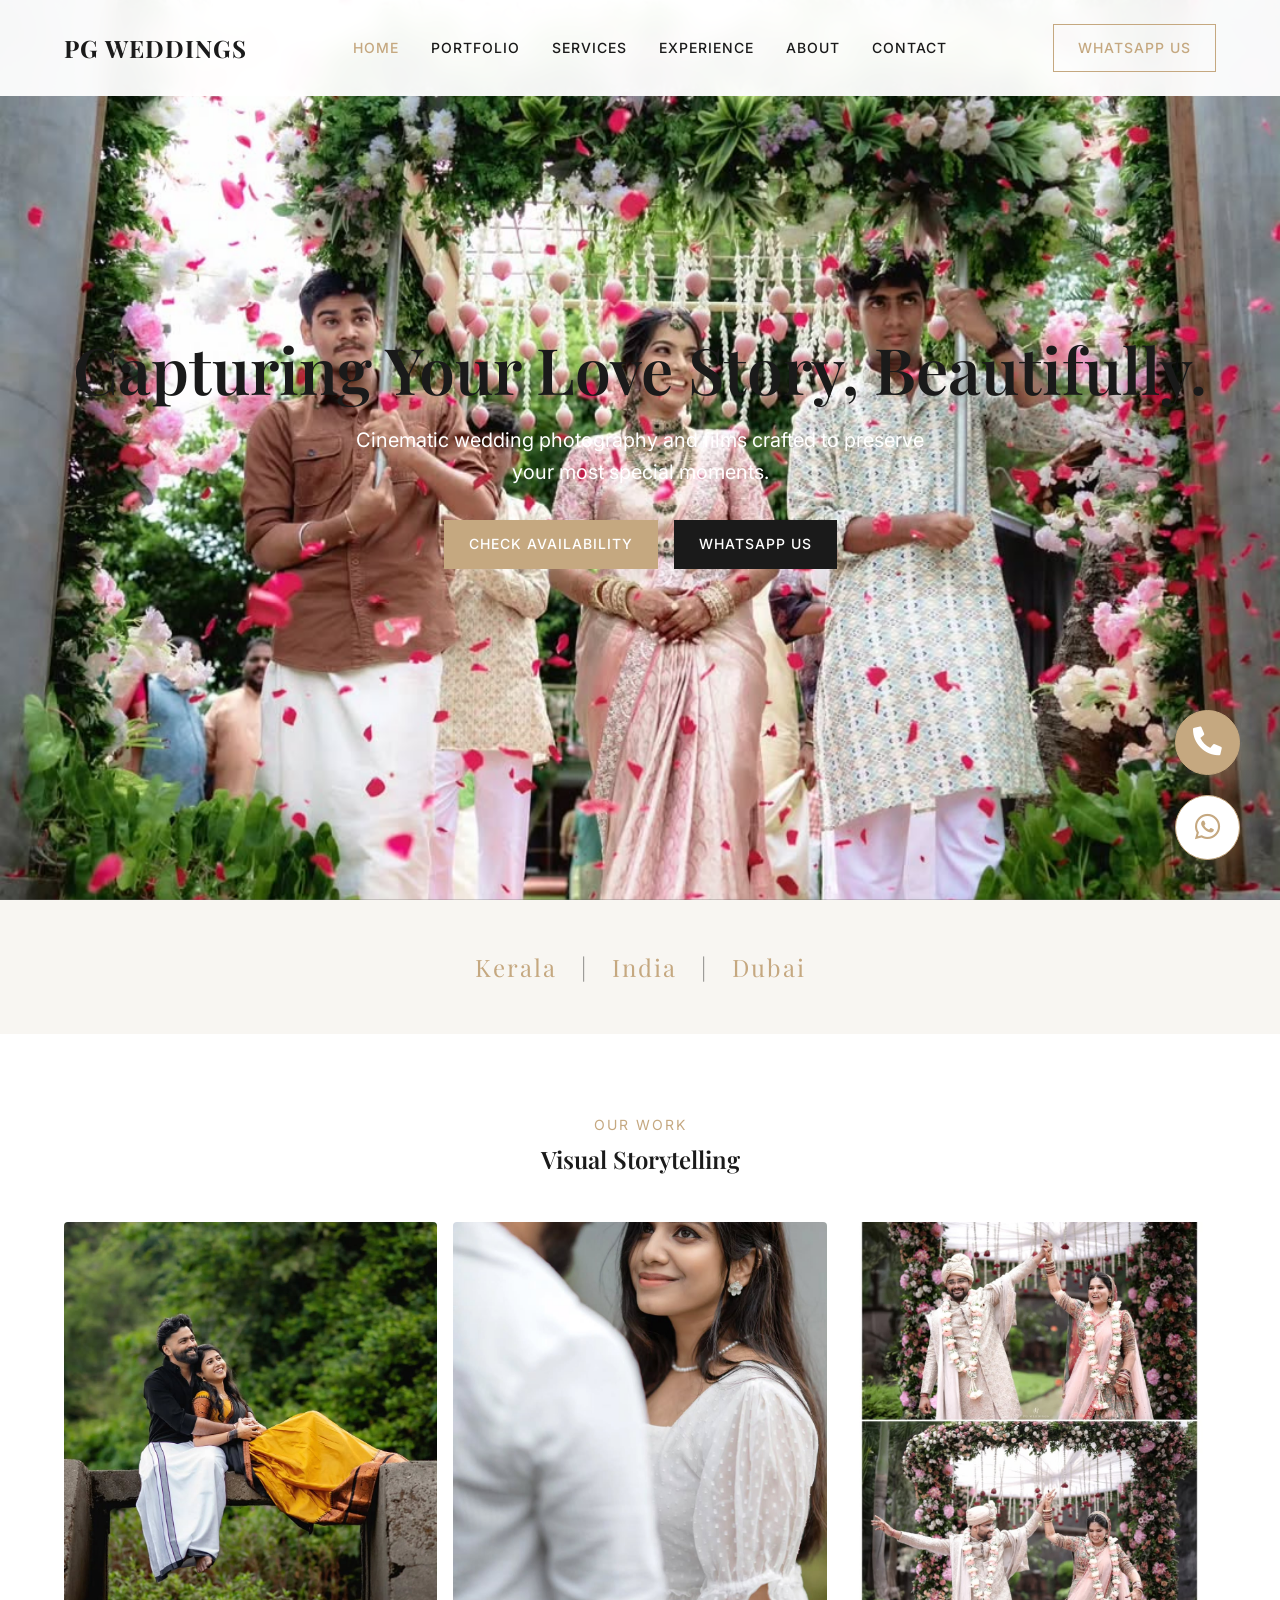
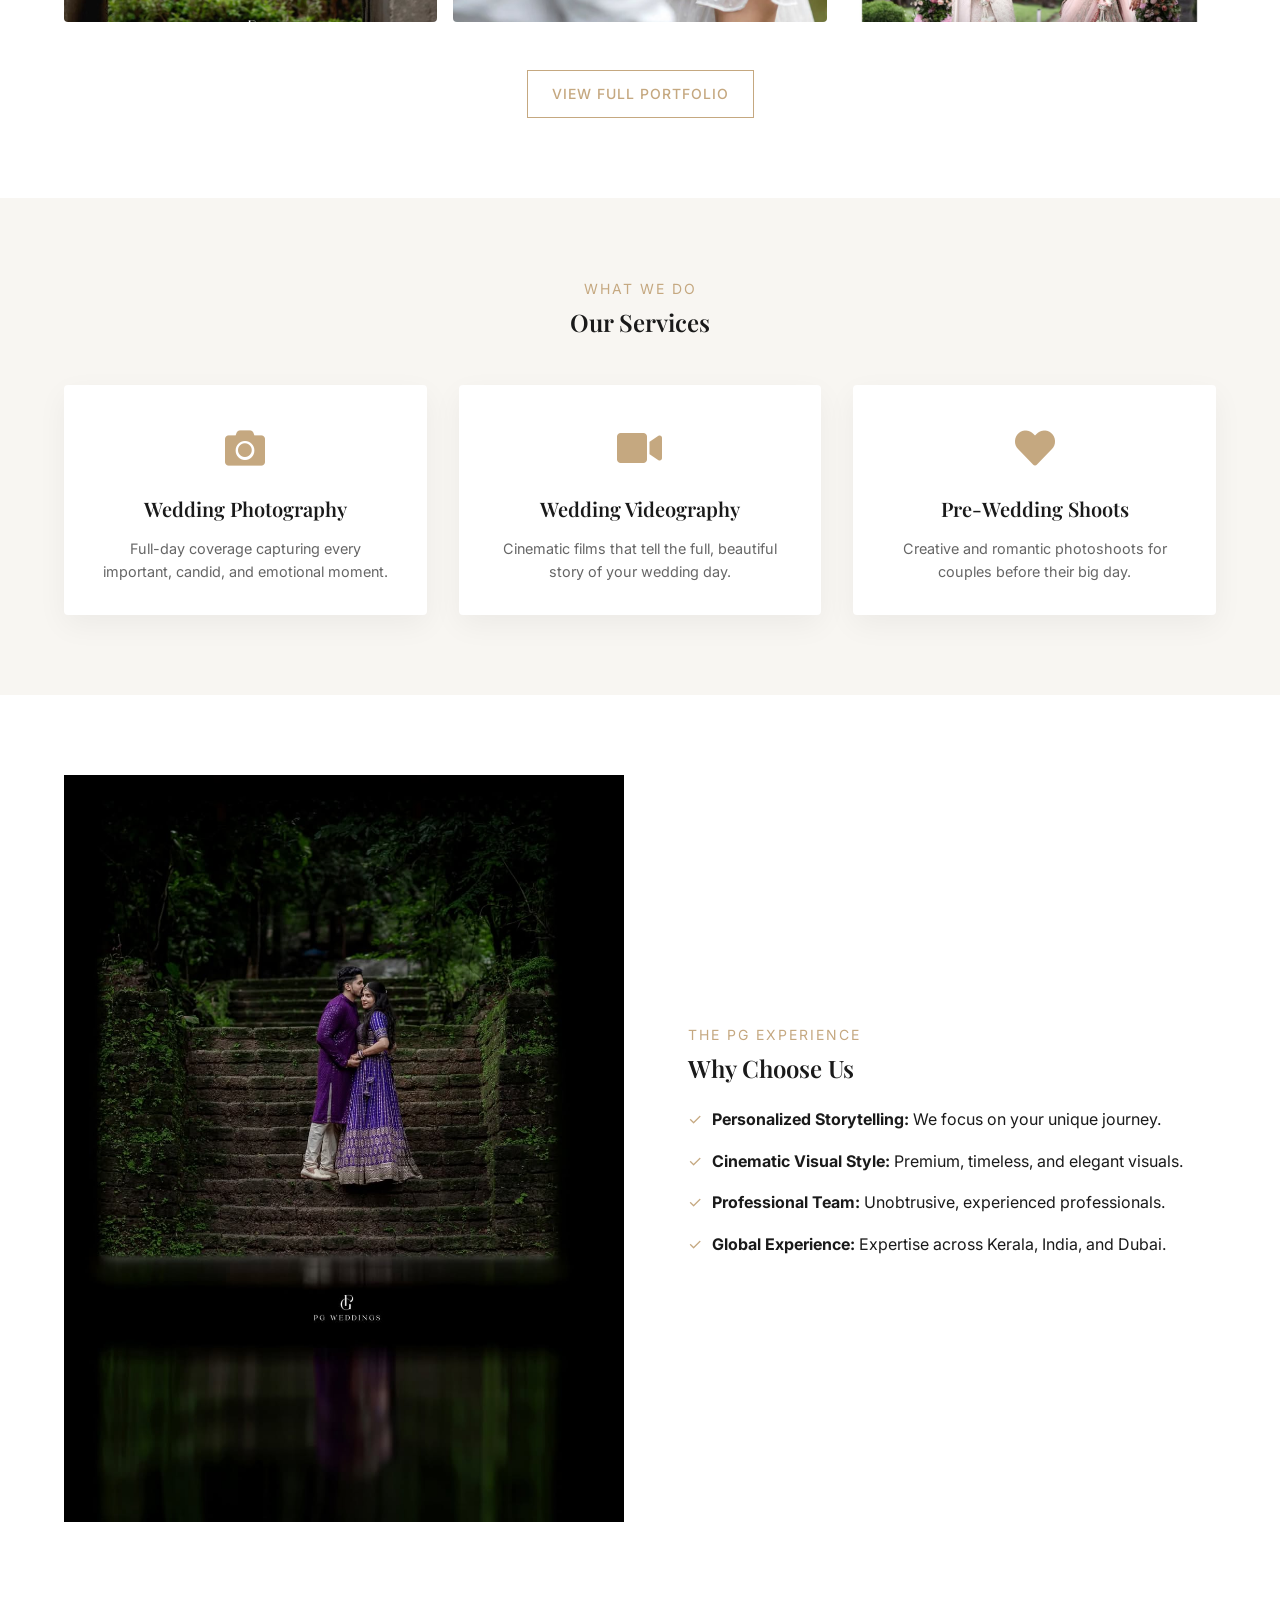
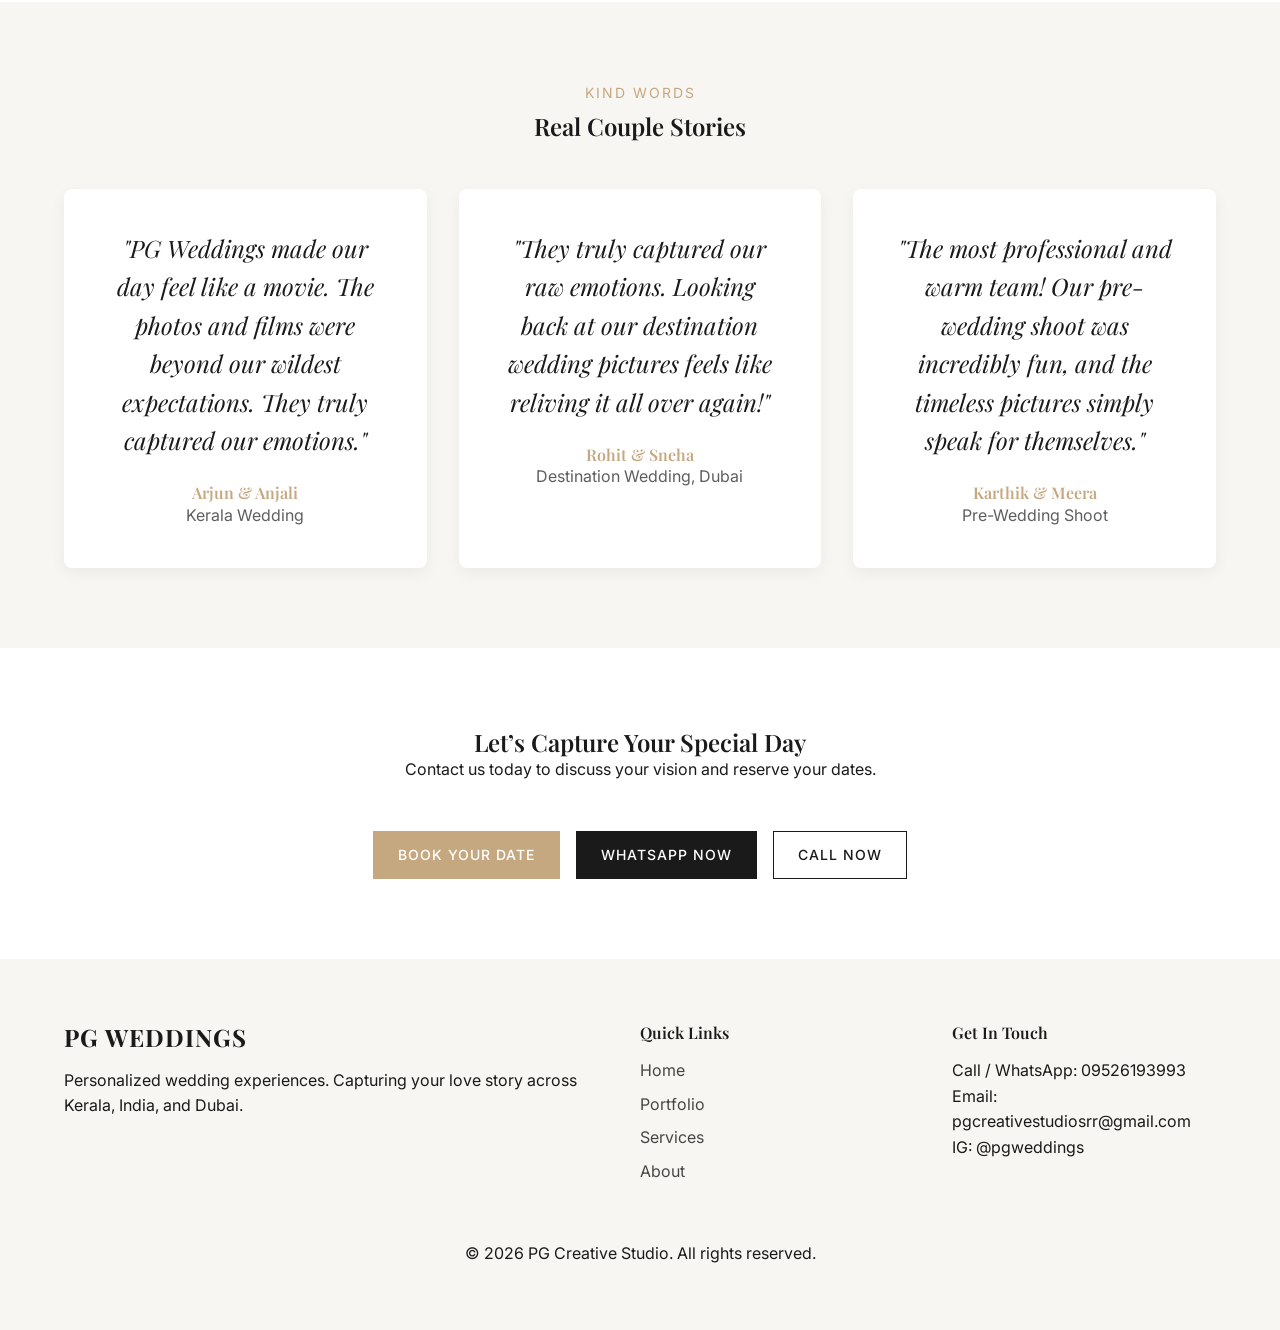
==== index.html @ 246a3004 "Initial commit" ====
<!DOCTYPE html>
<html lang="en">
<head>
    <meta charset="UTF-8">
    <meta name="viewport" content="width=device-width, initial-scale=1.0">
    <title>PG Weddings | Personalized Wedding Experiences</title>
    <meta name="description" content="Cinematic wedding photography and films crafted to preserve your most special moments in Kerala, India, and Dubai.">
    <link rel="preconnect" href="https://fonts.googleapis.com">
    <link rel="preconnect" href="https://fonts.gstatic.com" crossorigin>
    <link href="https://fonts.googleapis.com/css2?family=Playfair+Display:ital,wght@0,400;0,600;0,700;1,400&family=Inter:wght@300;400;500;600&display=swap" rel="stylesheet">
    <link rel="stylesheet" href="css/style.css">
    <link rel="stylesheet" href="https://cdnjs.cloudflare.com/ajax/libs/font-awesome/5.15.4/css/all.min.css">
</head>
<body>
    <!-- Navbar -->
    <header class="navbar">
        <div class="container nav-container">
            <a href="index.html" class="logo">PG WEDDINGS</a>
            <nav class="nav-links">
                <a href="index.html" class="active">Home</a>
                <a href="portfolio.html">Portfolio</a>
                <a href="services.html">Services</a>
                <a href="process.html">Experience</a>
                <a href="about.html">About</a>
                <a href="contact.html">Contact</a>
            </nav>
            <div class="nav-actions">
                <a href="https://wa.me/919526193993" class="btn btn-outline nav-whatsapp">WhatsApp Us</a>
                <button class="mobile-menu-btn" aria-label="Open menu">
                    <span></span><span></span><span></span>
                </button>
            </div>
        </div>
    </header>

    <!-- Mobile Nav Overlay -->
    <div class="mobile-nav">
        <div class="mobile-nav-inner">
            <a href="index.html">Home</a>
            <a href="portfolio.html">Portfolio</a>
            <a href="services.html">Services</a>
            <a href="process.html">Experience</a>
            <a href="about.html">About</a>
            <a href="contact.html">Contact</a>
            <a href="https://wa.me/919526193993" class="btn btn-primary mt-4">WhatsApp Us</a>
        </div>
    </div>

    <!-- Hero Section -->
    <section class="hero cinematic-overlay">
        <!-- Using img-56 as placeholder, we'll confirm proper assets later -->
        <div class="hero-bg fade-in"></div>
        <div class="container hero-content text-center">
            <h1 class="hero-title slide-up">Capturing Your Love Story, Beautifully.</h1>
            <p class="hero-subtitle slide-up delay-1">Cinematic wedding photography and films crafted to preserve your most special moments.</p>
            <div class="hero-ctas slide-up delay-2">
                <a href="contact.html" class="btn btn-primary">Check Availability</a>
                <a href="https://wa.me/919526193993" class="btn btn-secondary">WhatsApp Us</a>
            </div>
        </div>
    </section>

    <!-- Locations Section -->
    <section class="locations bg-light text-center py-5">
        <div class="container">
            <p class="location-text"><span class="accent">Kerala</span> <span class="divider">|</span> <span class="accent">India</span> <span class="divider">|</span> <span class="accent">Dubai</span></p>
        </div>
    </section>

    <!-- Portfolio Preview -->
    <section class="portfolio-preview section">
        <div class="container">
            <div class="section-header text-center mb-5">
                <span class="subheading">Our Work</span>
                <h2>Visual Storytelling</h2>
            </div>
            <div class="grid portfolio-grid">
                <a href="portfolio.html" class="portfolio-item group">
                    <img src="assets/images/img-16.jpg" alt="Wedding Couple" loading="lazy">
                    <div class="portfolio-overlay">
                        <h3>Weddings</h3>
                    </div>
                </a>
                <a href="portfolio.html" class="portfolio-item group">
                    <img src="assets/images/img-41.jpg" alt="Pre Wedding Shoot" loading="lazy">
                    <div class="portfolio-overlay">
                        <h3>Pre-Wedding</h3>
                    </div>
                </a>
                <a href="portfolio.html" class="portfolio-item group">
                    <img src="assets/images/img-50.jpg" alt="Destination Wedding" loading="lazy">
                    <div class="portfolio-overlay">
                        <h3>Destination</h3>
                    </div>
                </a>
            </div>
            <div class="text-center mt-5">
                <a href="portfolio.html" class="btn btn-outline">View Full Portfolio</a>
            </div>
        </div>
    </section>

    <!-- Services Overview -->
    <section class="services section bg-light">
        <div class="container">
            <div class="section-header text-center mb-5">
                <span class="subheading">What We Do</span>
                <h2>Our Services</h2>
            </div>
            <div class="grid services-grid">
                <div class="service-card text-center">
                    <div class="service-icon"><i class="fas fa-camera"></i></div>
                    <h3>Wedding Photography</h3>
                    <p>Full-day coverage capturing every important, candid, and emotional moment.</p>
                </div>
                <div class="service-card text-center">
                    <div class="service-icon"><i class="fas fa-video"></i></div>
                    <h3>Wedding Videography</h3>
                    <p>Cinematic films that tell the full, beautiful story of your wedding day.</p>
                </div>
                <div class="service-card text-center">
                    <div class="service-icon"><i class="fas fa-heart"></i></div>
                    <h3>Pre-Wedding Shoots</h3>
                    <p>Creative and romantic photoshoots for couples before their big day.</p>
                </div>
            </div>
        </div>
    </section>

    <!-- Why Choose Us -->
    <section class="why-us section">
        <div class="container grid why-grid align-center">
            <div class="why-image rounded overflow-hidden">
                <img src="assets/images/img-26.jpg" alt="Why Choose PG Weddings" loading="lazy">
            </div>
            <div class="why-content px-4">
                <span class="subheading">The PG Experience</span>
                <h2>Why Choose Us</h2>
                <ul class="features-list mt-4">
                    <li><strong>Personalized Storytelling:</strong> We focus on your unique journey.</li>
                    <li><strong>Cinematic Visual Style:</strong> Premium, timeless, and elegant visuals.</li>
                    <li><strong>Professional Team:</strong> Unobtrusive, experienced professionals.</li>
                    <li><strong>Global Experience:</strong> Expertise across Kerala, India, and Dubai.</li>
                </ul>
            </div>
        </div>
    </section>

    <!-- Testimonials -->
    <section class="testimonials section bg-light text-center">
        <div class="container">
            <span class="subheading">Kind Words</span>
            <h2 class="mb-5">Real Couple Stories</h2>
            <div class="grid" style="grid-template-columns: repeat(auto-fit, minmax(300px, 1fr)); gap: 2rem;">
                <div class="testimonial" style="background: var(--color-white); box-shadow: 0 5px 15px rgba(0,0,0,0.05); padding: 2.5rem; border-radius: 8px;">
                    <p class="quote">"PG Weddings made our day feel like a movie. The photos and films were beyond our wildest expectations. They truly captured our emotions."</p>
                    <div class="author mt-4">
                        <h4 style="color: var(--color-gold);">Arjun & Anjali</h4>
                        <span class="text-sm" style="opacity: 0.7;">Kerala Wedding</span>
                    </div>
                </div>
                <div class="testimonial" style="background: var(--color-white); box-shadow: 0 5px 15px rgba(0,0,0,0.05); padding: 2.5rem; border-radius: 8px;">
                    <p class="quote">"They truly captured our raw emotions. Looking back at our destination wedding pictures feels like reliving it all over again!"</p>
                    <div class="author mt-4">
                        <h4 style="color: var(--color-gold);">Rohit & Sneha</h4>
                        <span class="text-sm" style="opacity: 0.7;">Destination Wedding, Dubai</span>
                    </div>
                </div>
                <div class="testimonial" style="background: var(--color-white); box-shadow: 0 5px 15px rgba(0,0,0,0.05); padding: 2.5rem; border-radius: 8px;">
                    <p class="quote">"The most professional and warm team! Our pre-wedding shoot was incredibly fun, and the timeless pictures simply speak for themselves."</p>
                    <div class="author mt-4">
                        <h4 style="color: var(--color-gold);">Karthik & Meera</h4>
                        <span class="text-sm" style="opacity: 0.7;">Pre-Wedding Shoot</span>
                    </div>
                </div>
            </div>
        </div>
    </section>

    <!-- Call to Action -->
    <section class="cta-section section text-center">
        <div class="container hero-content">
            <h2>Let’s Capture Your Special Day</h2>
            <p class="mb-5">Contact us today to discuss your vision and reserve your dates.</p>
            <div class="hero-ctas justify-center">
                <a href="contact.html" class="btn btn-primary">Book Your Date</a>
                <a href="https://wa.me/919526193993" class="btn btn-secondary">WhatsApp Now</a>
                <a href="tel:+919526193993" class="btn btn-outline black-btn">Call Now</a>
            </div>
        </div>
    </section>

    <!-- Footer -->
    <footer class="footer bg-light py-5 border-t">
        <div class="container grid footer-grid">
            <div class="footer-brand">
                <h3 class="logo mb-3">PG WEDDINGS</h3>
                <p class="text-sm opacity-80">Personalized wedding experiences. Capturing your love story across Kerala, India, and Dubai.</p>
            </div>
            <div class="footer-links">
                <h4 class="mb-3">Quick Links</h4>
                <a href="index.html">Home</a>
                <a href="portfolio.html">Portfolio</a>
                <a href="services.html">Services</a>
                <a href="about.html">About</a>
            </div>
            <div class="footer-contact">
                <h4 class="mb-3">Get In Touch</h4>
                <p>Call / WhatsApp: <a href="tel:+919526193993">09526193993</a></p>
                <p>Email: <a href="mailto:pgcreativestudiosrr@gmail.com">pgcreativestudiosrr@gmail.com</a></p>
                <div class="social-links mt-3">
                    <a href="https://instagram.com/pgweddings" target="_blank" aria-label="Instagram">IG: @pgweddings</a>
                </div>
            </div>
        </div>
        <div class="footer-bottom text-center pt-4 mt-5 border-t">
            <p class="text-sm opacity-60">&copy; <span id="year"></span> PG Creative Studio. All rights reserved.</p>
        </div>
    </footer>

    <!-- Floating Action Buttons -->
    <div class="floating-actions">
        <a href="tel:+919526193993" class="float-btn call-btn" aria-label="Call Now"><i class="fas fa-phone-alt"></i></a>
        <a href="https://wa.me/919526193993" class="float-btn wa-btn" aria-label="WhatsApp Us"><i class="fab fa-whatsapp"></i></a>
    </div>

    <script src="js/main.js"></script>
</body>
</html>
---- css/style.css ----
/* css/style.css */
:root {
  /* Colors */
  --color-white: #ffffff;
  --color-off-white: #f8f6f2; /* Beige/warm neutrals */
  --color-beige: #e6dfd1;
  --color-gold: #c5a880; /* Soft gold accents */
  --color-black: #1a1a1a;
  --color-dark: #2a2a2a;
  
  /* Typography */
  --font-heading: 'Playfair Display', serif;
  --font-body: 'Inter', sans-serif;
  
  /* Utilities */
  --transition-fast: 0.2s ease;
  --transition-smooth: 0.4s cubic-bezier(0.25, 0.46, 0.45, 0.94);
}

/* Reset & Basics */
* {
  margin: 0;
  padding: 0;
  box-sizing: border-box;
}

body {
  font-family: var(--font-body);
  color: var(--color-black);
  background-color: var(--color-white);
  line-height: 1.6;
  overflow-x: hidden;
}

h1, h2, h3, h4, h5, h6 {
  font-family: var(--font-heading);
  font-weight: 600;
  line-height: 1.2;
}

a {
  text-decoration: none;
  color: inherit;
  transition: color var(--transition-fast);
}

ul {
  list-style: none;
}

img {
  max-width: 100%;
  height: auto;
  display: block;
}

/* Typography Utilities */
.text-center { text-align: center; }
.mb-3 { margin-bottom: 1rem; }
.mb-5 { margin-bottom: 3rem; }
.mt-4 { margin-top: 1.5rem; }
.mt-5 { margin-top: 3rem; }
.py-5 { padding: 4rem 0; }
.px-4 { padding: 0 2rem; }
.subheading {
  display: block;
  font-family: var(--font-body);
  font-size: 0.875rem;
  text-transform: uppercase;
  letter-spacing: 2px;
  color: var(--color-gold);
  margin-bottom: 0.5rem;
}

/* Layout Utilities */
.container {
  width: 90%;
  max-width: 1200px;
  margin: 0 auto;
}

.grid {
  display: grid;
  gap: 2rem;
}

.bg-dark {
  background-color: var(--color-black);
  color: var(--color-white);
}

.bg-light {
  background-color: var(--color-off-white);
}

/* Buttons */
.btn {
  display: inline-block;
  padding: 0.75rem 1.5rem;
  font-family: var(--font-body);
  font-size: 0.875rem;
  font-weight: 500;
  text-transform: uppercase;
  letter-spacing: 1px;
  border: 1px solid transparent;
  cursor: pointer;
  transition: all var(--transition-smooth);
}

.btn-primary {
  background-color: var(--color-gold);
  color: var(--color-white);
}
.btn-primary:hover {
  background-color: #b39770;
}

.btn-secondary {
  background-color: var(--color-black);
  color: var(--color-white);
}
.btn-secondary:hover {
  background-color: #333;
}

.btn-outline {
  border-color: var(--color-gold);
  color: var(--color-gold);
}
.btn-outline:hover {
  background-color: var(--color-gold);
  color: var(--color-white);
}
.btn-outline.black-btn {
  border-color: var(--color-black);
  color: var(--color-black);
}
.btn-outline.black-btn:hover {
  background-color: var(--color-black);
  color: var(--color-white);
}

/* Navbar */
.navbar {
  position: fixed;
  top: 0;
  width: 100%;
  padding: 1.5rem 0;
  background: rgba(255, 255, 255, 0.95);
  backdrop-filter: blur(10px);
  z-index: 1000;
  transition: padding var(--transition-smooth), box-shadow var(--transition-smooth);
}
.navbar.scrolled {
  padding: 1rem 0;
  box-shadow: 0 4px 20px rgba(0,0,0,0.05);
}

.nav-container {
  display: flex;
  justify-content: space-between;
  align-items: center;
}

.logo {
  font-family: var(--font-heading);
  font-size: 1.5rem;
  font-weight: 700;
  letter-spacing: 1px;
}

.nav-links {
  display: flex;
  gap: 2rem;
}

.nav-links a {
  font-size: 0.875rem;
  font-weight: 500;
  text-transform: uppercase;
  letter-spacing: 1px;
}
.nav-links a:hover, .nav-links a.active {
  color: var(--color-gold);
}

.mobile-menu-btn {
  display: none;
  background: none;
  border: none;
  cursor: pointer;
  z-index: 1001;
}
.mobile-menu-btn span {
  display: block;
  width: 25px;
  height: 2px;
  background-color: var(--color-black);
  margin-bottom: 5px;
  transition: var(--transition-fast);
}

/* Mobile Nav Overlay */
.mobile-nav {
  position: fixed;
  top: 0;
  left: 0;
  width: 100%;
  height: 100vh;
  background-color: var(--color-white);
  z-index: 999;
  display: flex;
  align-items: center;
  justify-content: center;
  opacity: 0;
  pointer-events: none;
  transition: opacity var(--transition-smooth);
}
.mobile-nav.active {
  opacity: 1;
  pointer-events: all;
}
.mobile-nav-inner {
  text-align: center;
  display: flex;
  flex-direction: column;
  gap: 1.5rem;
}
.mobile-nav-inner a {
  font-family: var(--font-heading);
  font-size: 2rem;
}

/* Hero Section */
.hero {
  height: 100vh;
  min-height: 600px;
  position: relative;
  display: flex;
  align-items: center;
  justify-content: center;
  color: var(--color-white);
}

.hero-bg {
  position: absolute;
  top: 0;
  left: 0;
  width: 100%;
  height: 100%;
  background-image: url('../assets/images/img-22.jpg');
  background-size: cover;
  background-position: center 20%;
  z-index: -1;
}

.cinematic-overlay::before {
  content: '';
  position: absolute;
  top: 0; left: 0; width: 100%; height: 100%;
  background: linear-gradient(to bottom, rgba(0,0,0,0.3) 0%, rgba(0,0,0,0.6) 100%);
  z-index: -1;
}

.hero-title {
  font-size: clamp(2.5rem, 5vw, 5rem);
  margin-bottom: 1rem;
  color: var(--color-black);
}

.hero-subtitle {
  font-size: clamp(1rem, 2vw, 1.25rem);
  max-width: 600px;
  margin: 0 auto 2rem;
  opacity: 0.9;
}

.hero-ctas {
  display: flex;
  gap: 1rem;
  justify-content: center;
}

/* Locations */
.locations {
  padding: 3rem 0;
}
.locations .location-text {
  font-size: 1.5rem;
  letter-spacing: 2px;
  font-family: var(--font-heading);
  margin: 0;
}
.locations .accent { color: var(--color-gold); }
.locations .divider { margin: 0 1rem; opacity: 0.5; }

/* Portfolio Preview */
.section { padding: 5rem 0; }
.portfolio-grid { grid-template-columns: repeat(3, 1fr); gap: 1rem; }
.portfolio-item {
  position: relative;
  overflow: hidden;
  height: 400px;
  border-radius: 4px;
}
.portfolio-item img {
  width: 100%;
  height: 100%;
  object-fit: cover;
  transition: transform 0.8s ease;
}
.portfolio-item:hover img {
  transform: scale(1.05);
}
.portfolio-overlay {
  position: absolute;
  inset: 0;
  background: rgba(0,0,0,0.4);
  display: flex;
  align-items: center;
  justify-content: center;
  opacity: 0;
  transition: opacity var(--transition-smooth);
}
.portfolio-item:hover .portfolio-overlay {
  opacity: 1;
}
.portfolio-overlay h3 {
  color: var(--color-white);
  font-size: 1.5rem;
  transform: translateY(20px);
  transition: transform var(--transition-smooth);
}
.portfolio-item:hover .portfolio-overlay h3 {
  transform: translateY(0);
}

/* Services */
.services-grid { grid-template-columns: repeat(3, 1fr); gap: 2rem; }
.service-card {
  padding: 2rem;
  background: var(--color-white);
  box-shadow: 0 10px 30px rgba(0,0,0,0.05);
  transition: transform var(--transition-smooth);
  border-radius: 4px;
}
.service-card:hover { transform: translateY(-5px); }
.service-card h3 { margin: 1rem 0; font-size: 1.25rem; }
.service-card p { font-size: 0.9rem; color: #666; }
.service-icon {
  font-size: 2.5rem;
  color: var(--color-gold);
  margin-bottom: 1rem;
}

/* Why Us */
.why-grid { grid-template-columns: 1fr 1fr; align-items: center; }
.features-list li {
  margin-bottom: 1rem;
  padding-left: 1.5rem;
  position: relative;
}
.features-list li::before {
  content: '✓';
  position: absolute;
  left: 0;
  color: var(--color-gold);
}

/* Testimonials */
.testimonial-slider { padding: 2rem; background: var(--color-black); }
.quote { font-family: var(--font-heading); font-size: 1.5rem; font-style: italic; }

/* Footer */
.footer-grid { grid-template-columns: 2fr 1fr 1fr; gap: 3rem; }
.footer-links a { display: block; margin-bottom: 0.5rem; opacity: 0.8; }
.footer-links a:hover { opacity: 1; color: var(--color-gold); }

/* Floating Actions */
.floating-actions {
  position: fixed;
  bottom: 40px;
  right: 40px;
  display: flex;
  flex-direction: column;
  gap: 20px;
  z-index: 99;
}
.float-btn {
  width: 65px;
  height: 65px;
  background-color: var(--color-white);
  border-radius: 50%;
  display: flex;
  align-items: center;
  justify-content: center;
  box-shadow: 0 10px 25px rgba(197, 168, 128, 0.3);
  border: 1px solid var(--color-gold);
  font-size: 1.8rem;
  text-decoration: none;
  transition: all var(--transition-smooth);
}
.float-btn:hover { 
  transform: translateY(-5px); 
  box-shadow: 0 15px 30px rgba(197, 168, 128, 0.5); 
}
.wa-btn { background-color: var(--color-white); color: var(--color-gold); }
.wa-btn:hover { background-color: var(--color-gold); color: var(--color-white); }
.call-btn { background-color: var(--color-gold); color: var(--color-white); }
.call-btn:hover { background-color: var(--color-white); color: var(--color-gold); }

/* Animations */
.fade-in { animation: fadeIn 2s ease forwards; }
.slide-up { opacity: 0; transform: translateY(30px); animation: slideUp 1s ease forwards; }
.delay-1 { animation-delay: 0.3s; }
.delay-2 { animation-delay: 0.6s; }
@keyframes fadeIn { to { opacity: 1; } }
@keyframes slideUp { to { opacity: 1; transform: translateY(0); } }

/* =====================
   RESPONSIVE — Tablet (≤1024px)
   ===================== */
@media (max-width: 1024px) {
  .portfolio-grid { grid-template-columns: repeat(2, 1fr); }
  .services-grid  { grid-template-columns: repeat(2, 1fr); }
  .footer-grid    { grid-template-columns: 1fr 1fr; gap: 2rem; }
  .why-grid       { grid-template-columns: 1fr; }
  .why-content    { padding: 0; }
  .portfolio-item { height: 320px; }
}

/* =====================
   RESPONSIVE — Mobile (≤768px)
   ===================== */
@media (max-width: 768px) {
  /* Nav */
  .nav-links, .nav-whatsapp { display: none; }
  .mobile-menu-btn { display: block; }

  /* Section spacing */
  .section { padding: 3rem 0; }
  .py-5    { padding: 2.5rem 0; }

  /* Hero */
  .hero-title { font-size: 2rem; }
  .hero-subtitle { font-size: 0.95rem; padding: 0 1rem; }
  .hero-ctas {
    flex-direction: column;
    align-items: center;
    gap: 0.75rem;
  }
  .hero-ctas .btn { width: 100%; max-width: 260px; text-align: center; }

  /* Locations */
  .locations .location-text { font-size: 1.1rem; letter-spacing: 1px; }

  /* Grids → single column */
  .portfolio-grid,
  .services-grid,
  .why-grid,
  .footer-grid { grid-template-columns: 1fr; gap: 1.25rem; }

  /* Portfolio items */
  .portfolio-item { height: 260px; }

  /* Why-us section */
  .why-content { margin-top: 1.5rem; padding: 0; }

  /* Footer */
  .footer-grid { gap: 1.5rem; }
  .footer-contact a {
    word-break: break-all; /* prevents email overflow */
  }

  /* Floating buttons */
  .floating-actions { bottom: 16px; right: 16px; gap: 12px; }
  .float-btn { width: 48px; height: 48px; font-size: 1.4rem; }

  /* Testimonials */
  .quote { font-size: 1.15rem; }
}

/* =====================
   RESPONSIVE — Small Mobile (≤480px)
   ===================== */
@media (max-width: 480px) {
  /* Typography */
  .hero-title    { font-size: 1.75rem; }
  .hero-subtitle { font-size: 0.875rem; }
  h2             { font-size: 1.5rem; }

  /* Buttons */
  .btn { padding: 0.65rem 1.25rem; }

  /* Container padding safety */
  .container { width: 94%; }

  /* Portfolio */
  .portfolio-item { height: 220px; }
  .portfolio-grid { gap: 0.75rem; }

  /* Service cards */
  .service-card { padding: 1.5rem; }

  /* Floating buttons — move further from edge */
  .floating-actions { bottom: 12px; right: 12px; }
  .float-btn { width: 44px; height: 44px; font-size: 1.25rem; }

  /* Mobile nav links bigger tap targets */
  .mobile-nav-inner a { font-size: 1.6rem; }

  /* Footer bottom wrapping */
  .footer-bottom { font-size: 0.75rem; }
}
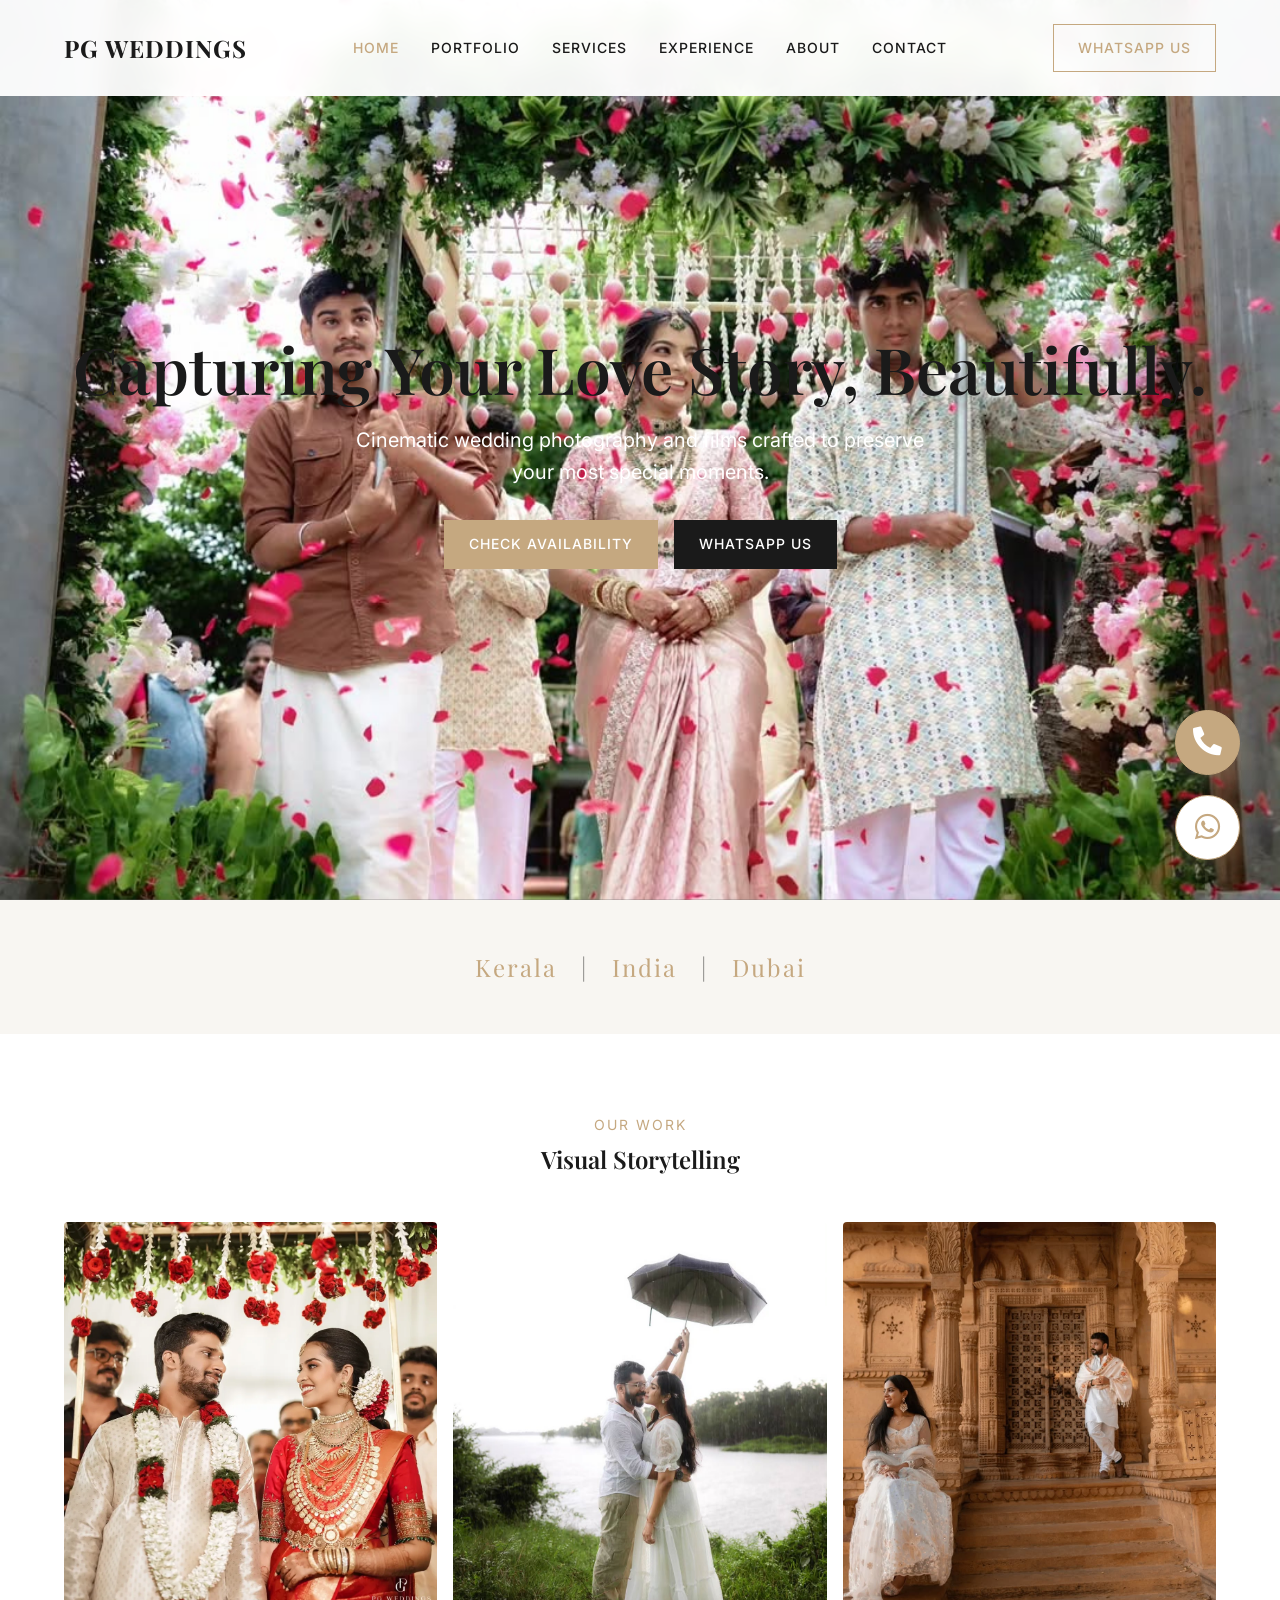
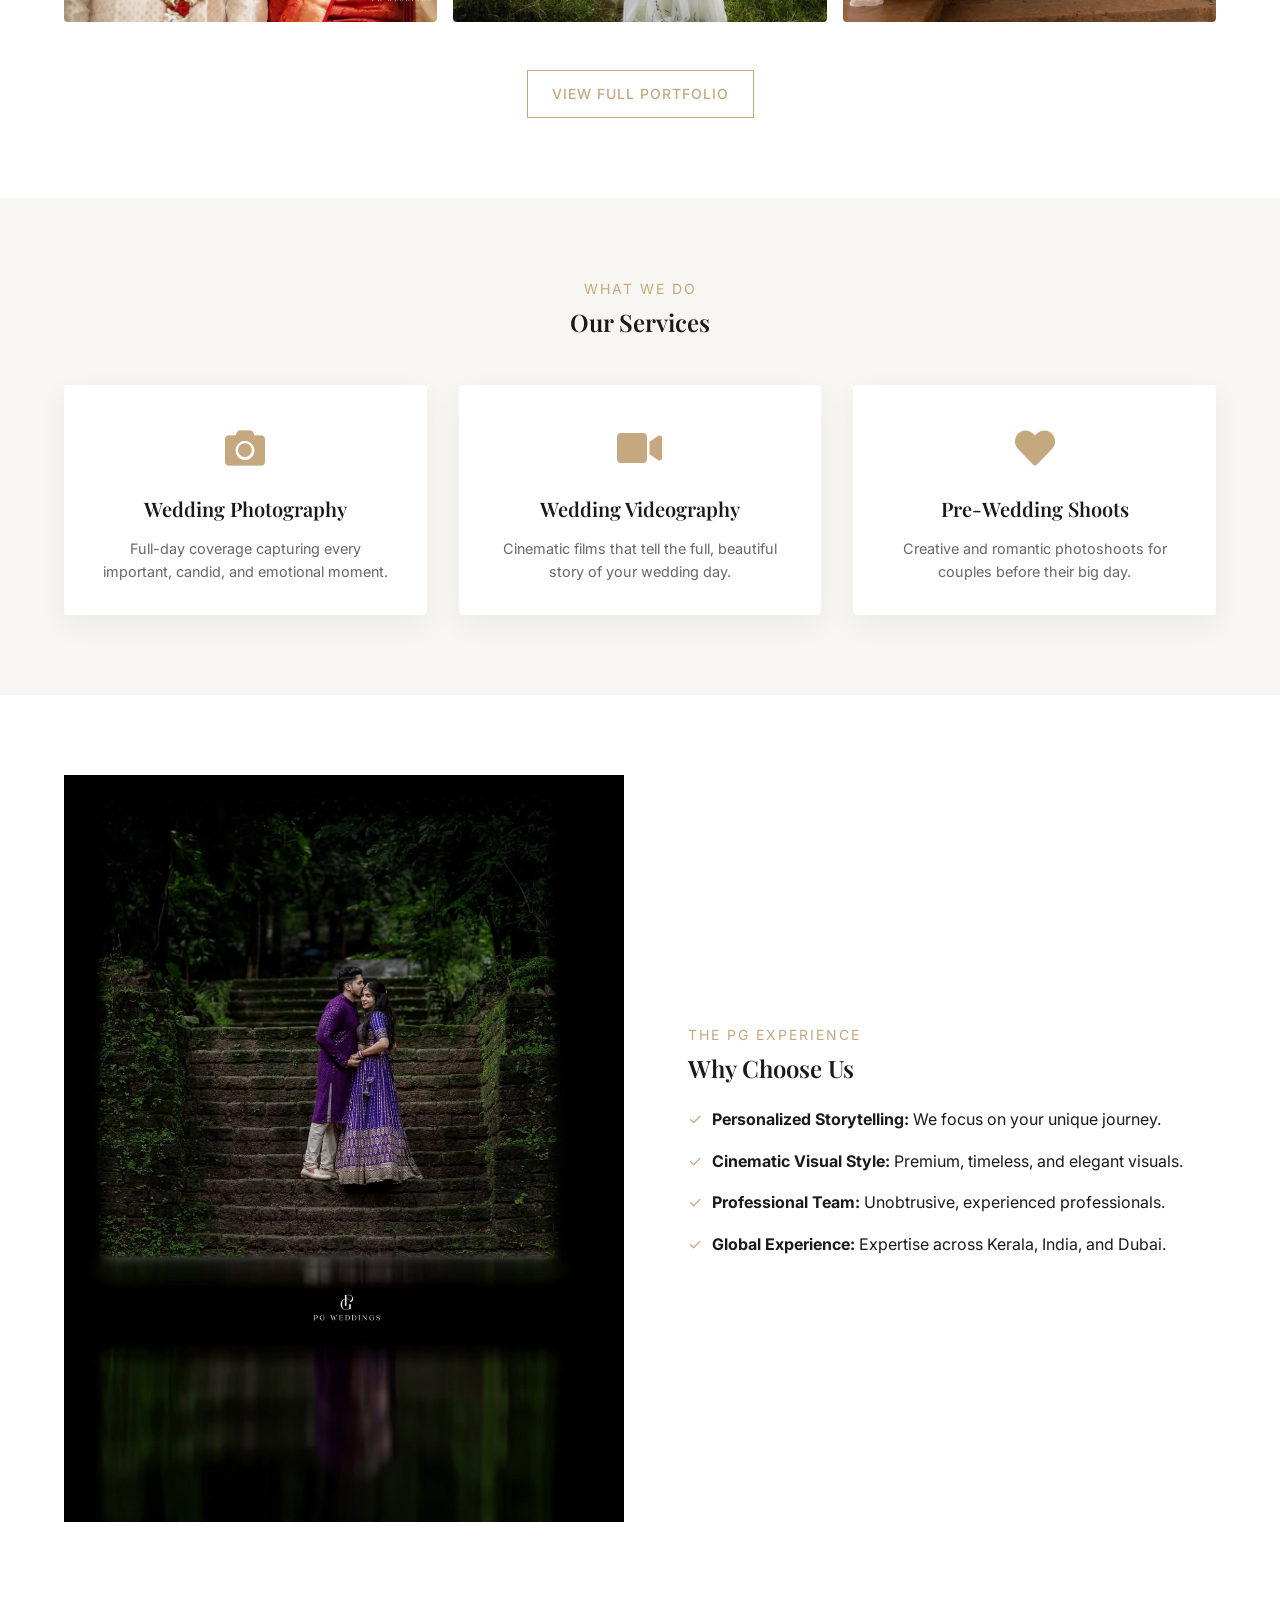
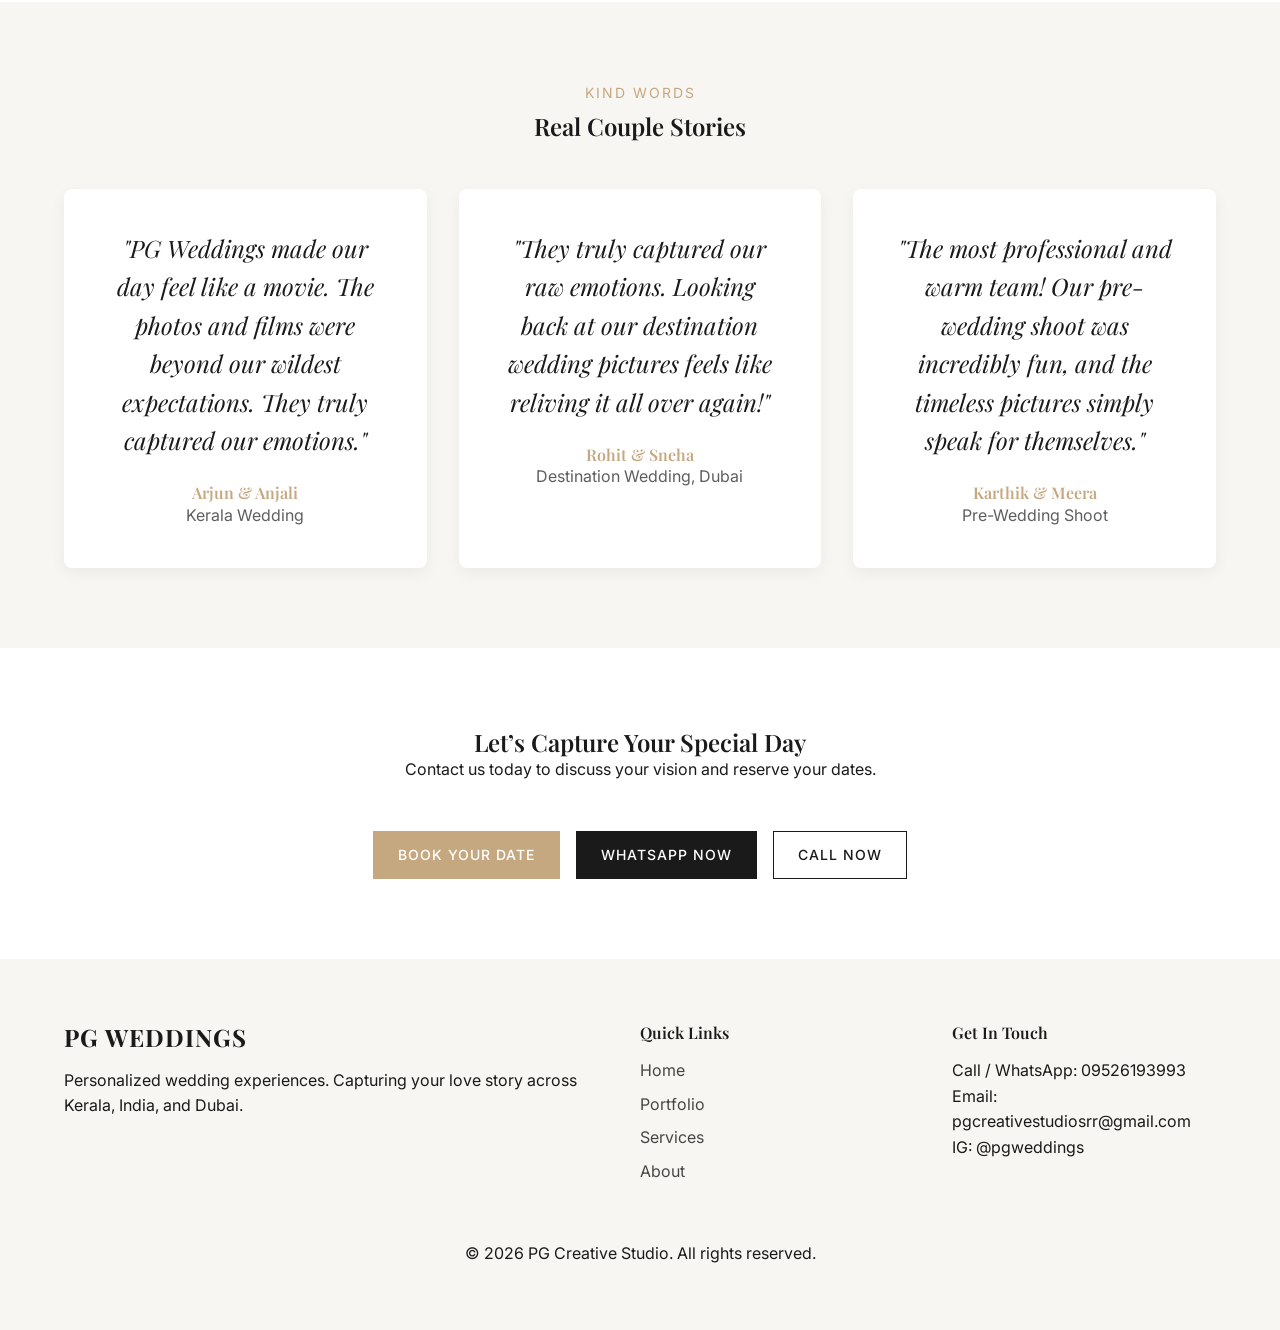
==== commit ac988a0d: "Update code" ====
--- a/index.html
+++ b/index.html
@@ -76,19 +76,19 @@
             </div>
             <div class="grid portfolio-grid">
                 <a href="portfolio.html" class="portfolio-item group">
-                    <img src="assets/images/img-16.jpg" alt="Wedding Couple" loading="lazy">
+                    <img src="assets/images/img-1.jpg" alt="Wedding Couple" loading="lazy">
                     <div class="portfolio-overlay">
                         <h3>Weddings</h3>
                     </div>
                 </a>
                 <a href="portfolio.html" class="portfolio-item group">
-                    <img src="assets/images/img-41.jpg" alt="Pre Wedding Shoot" loading="lazy">
+                    <img src="assets/images/img-39.jpg" alt="Pre Wedding Shoot" loading="lazy" style="object-position: center;">
                     <div class="portfolio-overlay">
                         <h3>Pre-Wedding</h3>
                     </div>
                 </a>
                 <a href="portfolio.html" class="portfolio-item group">
-                    <img src="assets/images/img-50.jpg" alt="Destination Wedding" loading="lazy">
+                    <img src="assets/images/img-54.jpg" alt="Destination Wedding" loading="lazy">
                     <div class="portfolio-overlay">
                         <h3>Destination</h3>
                     </div>
